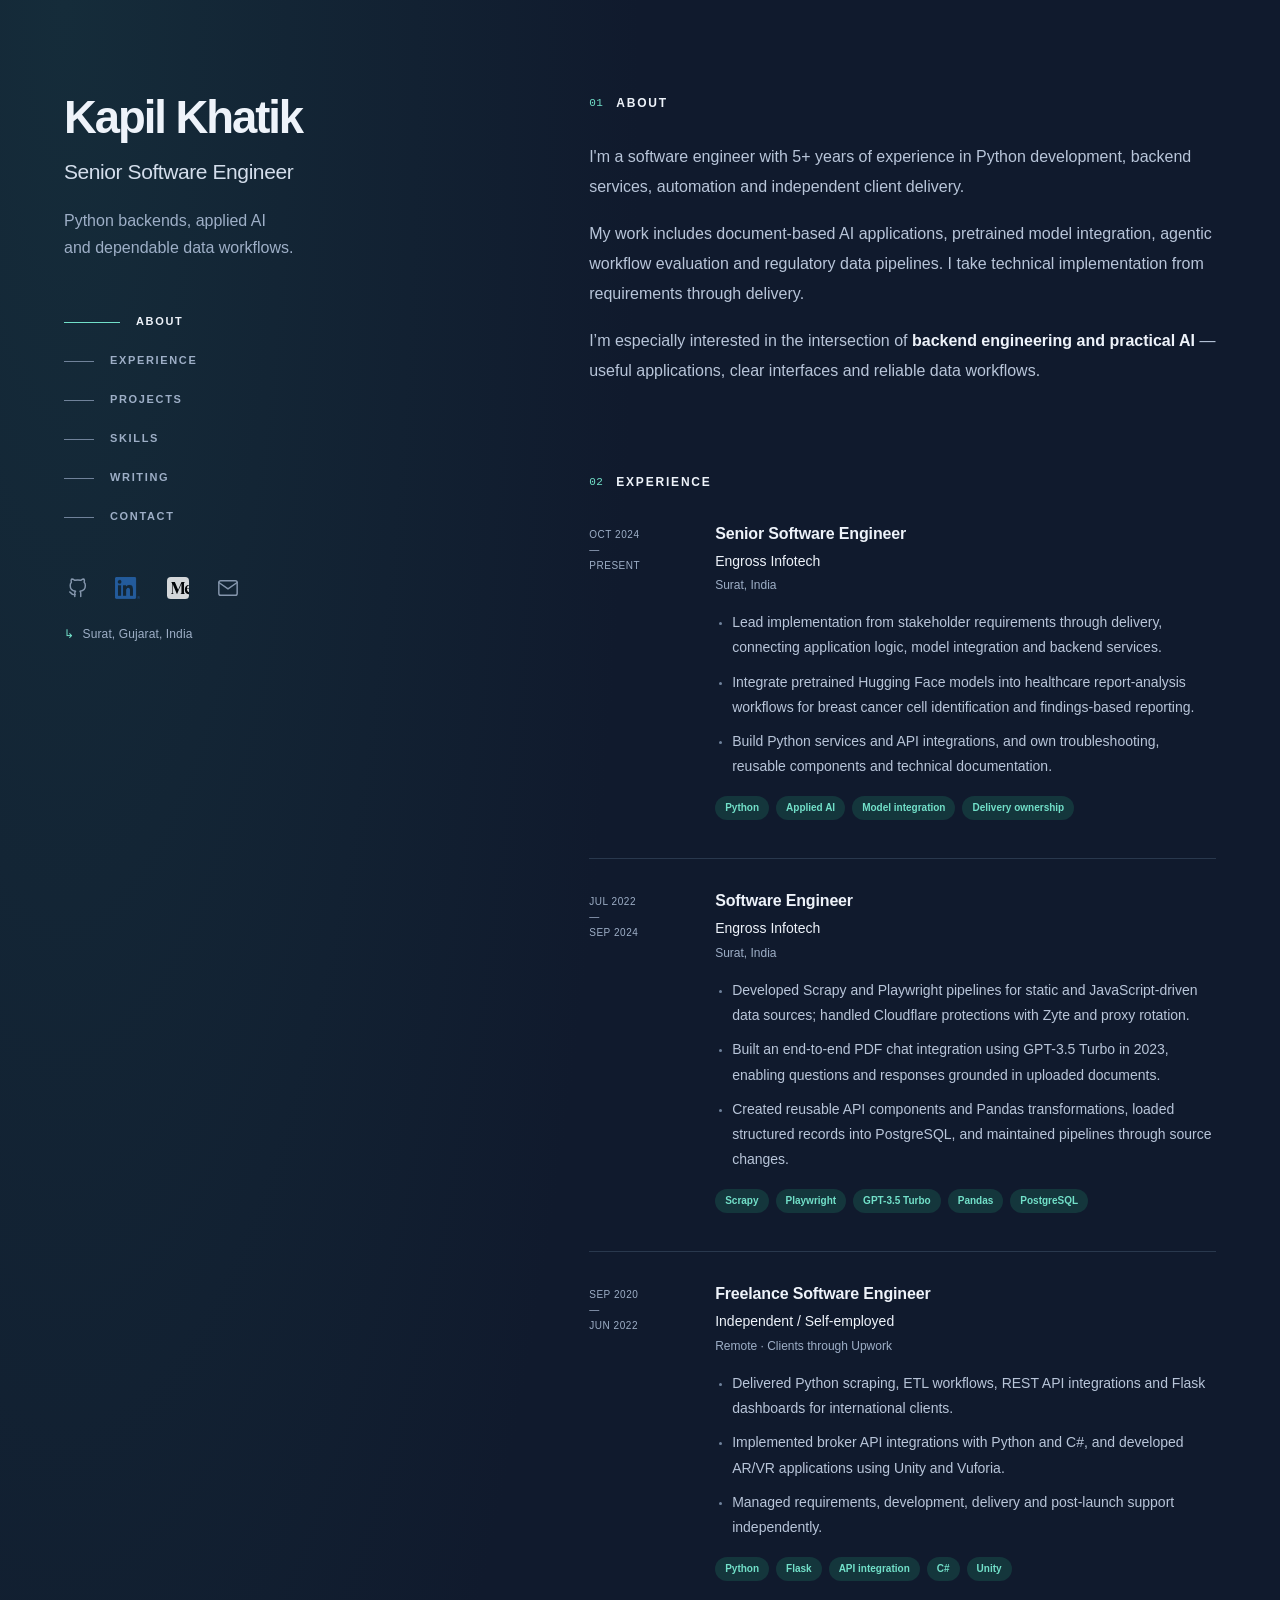
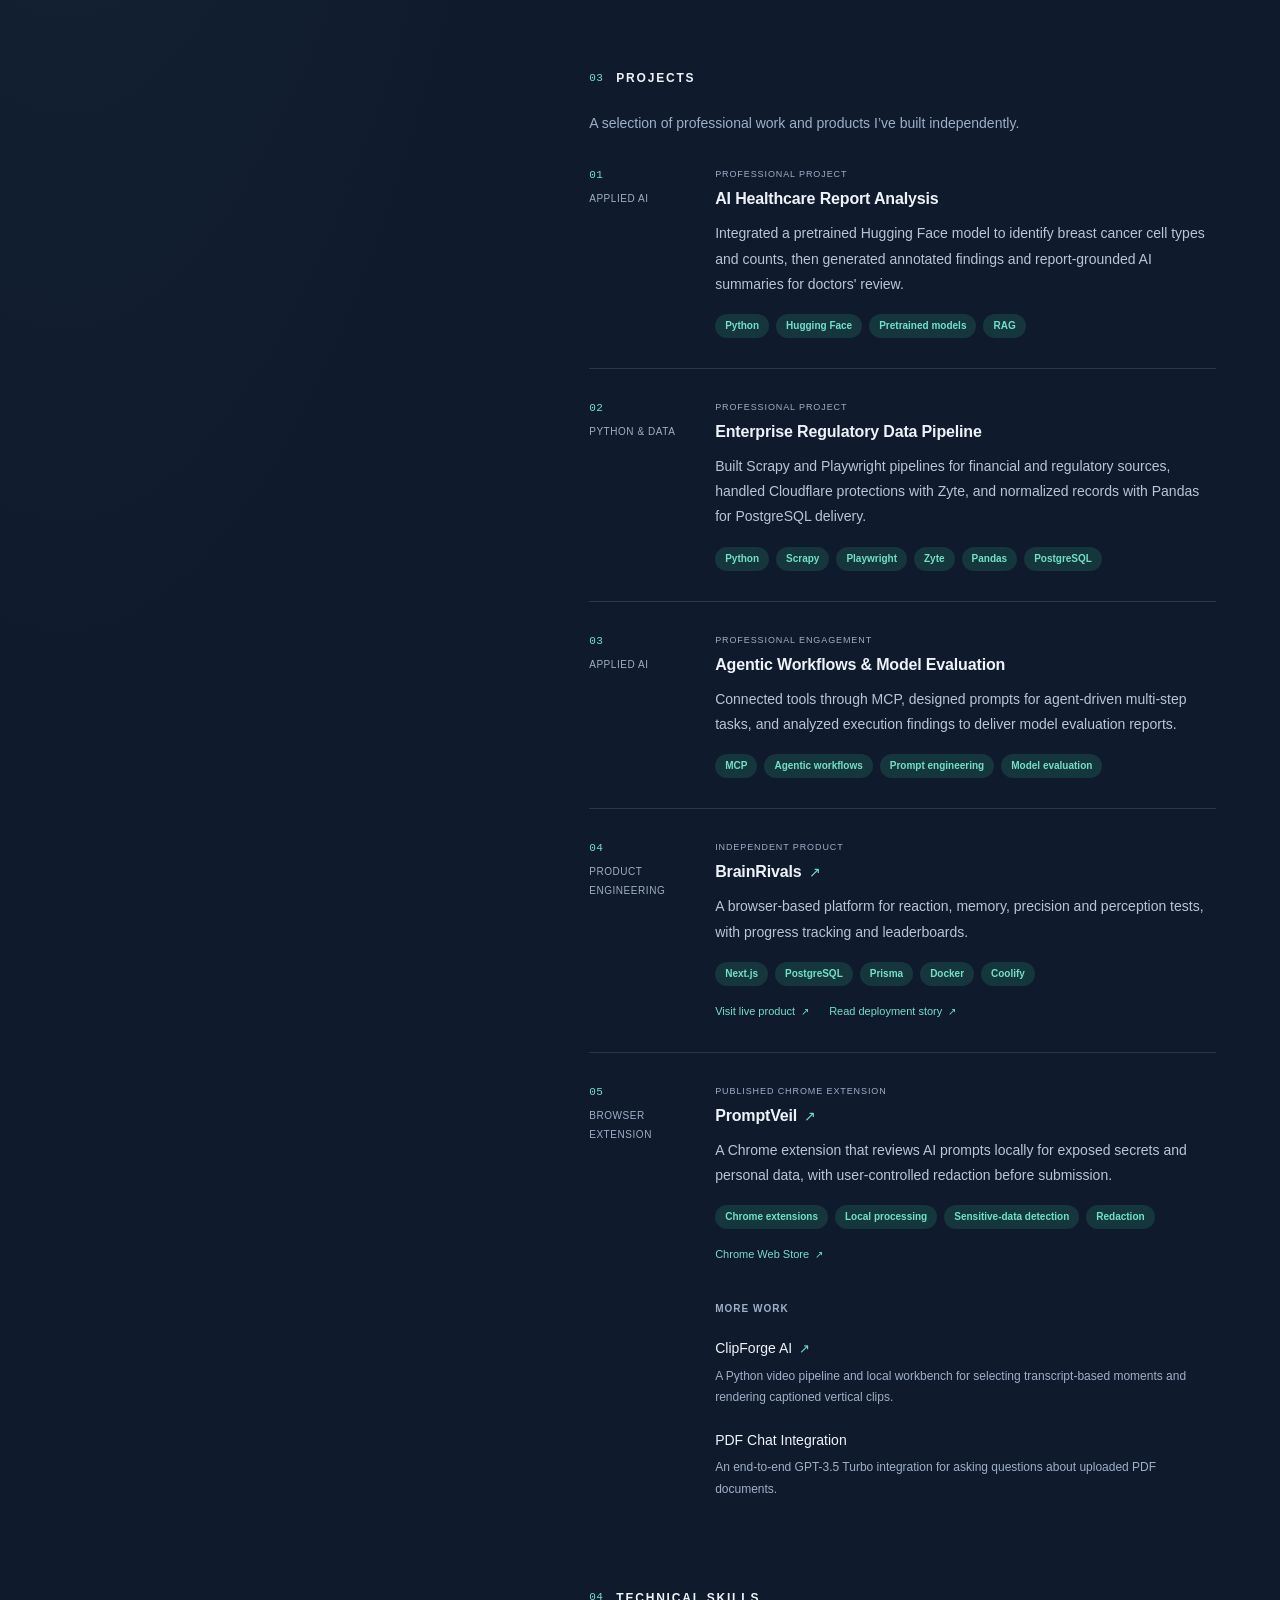
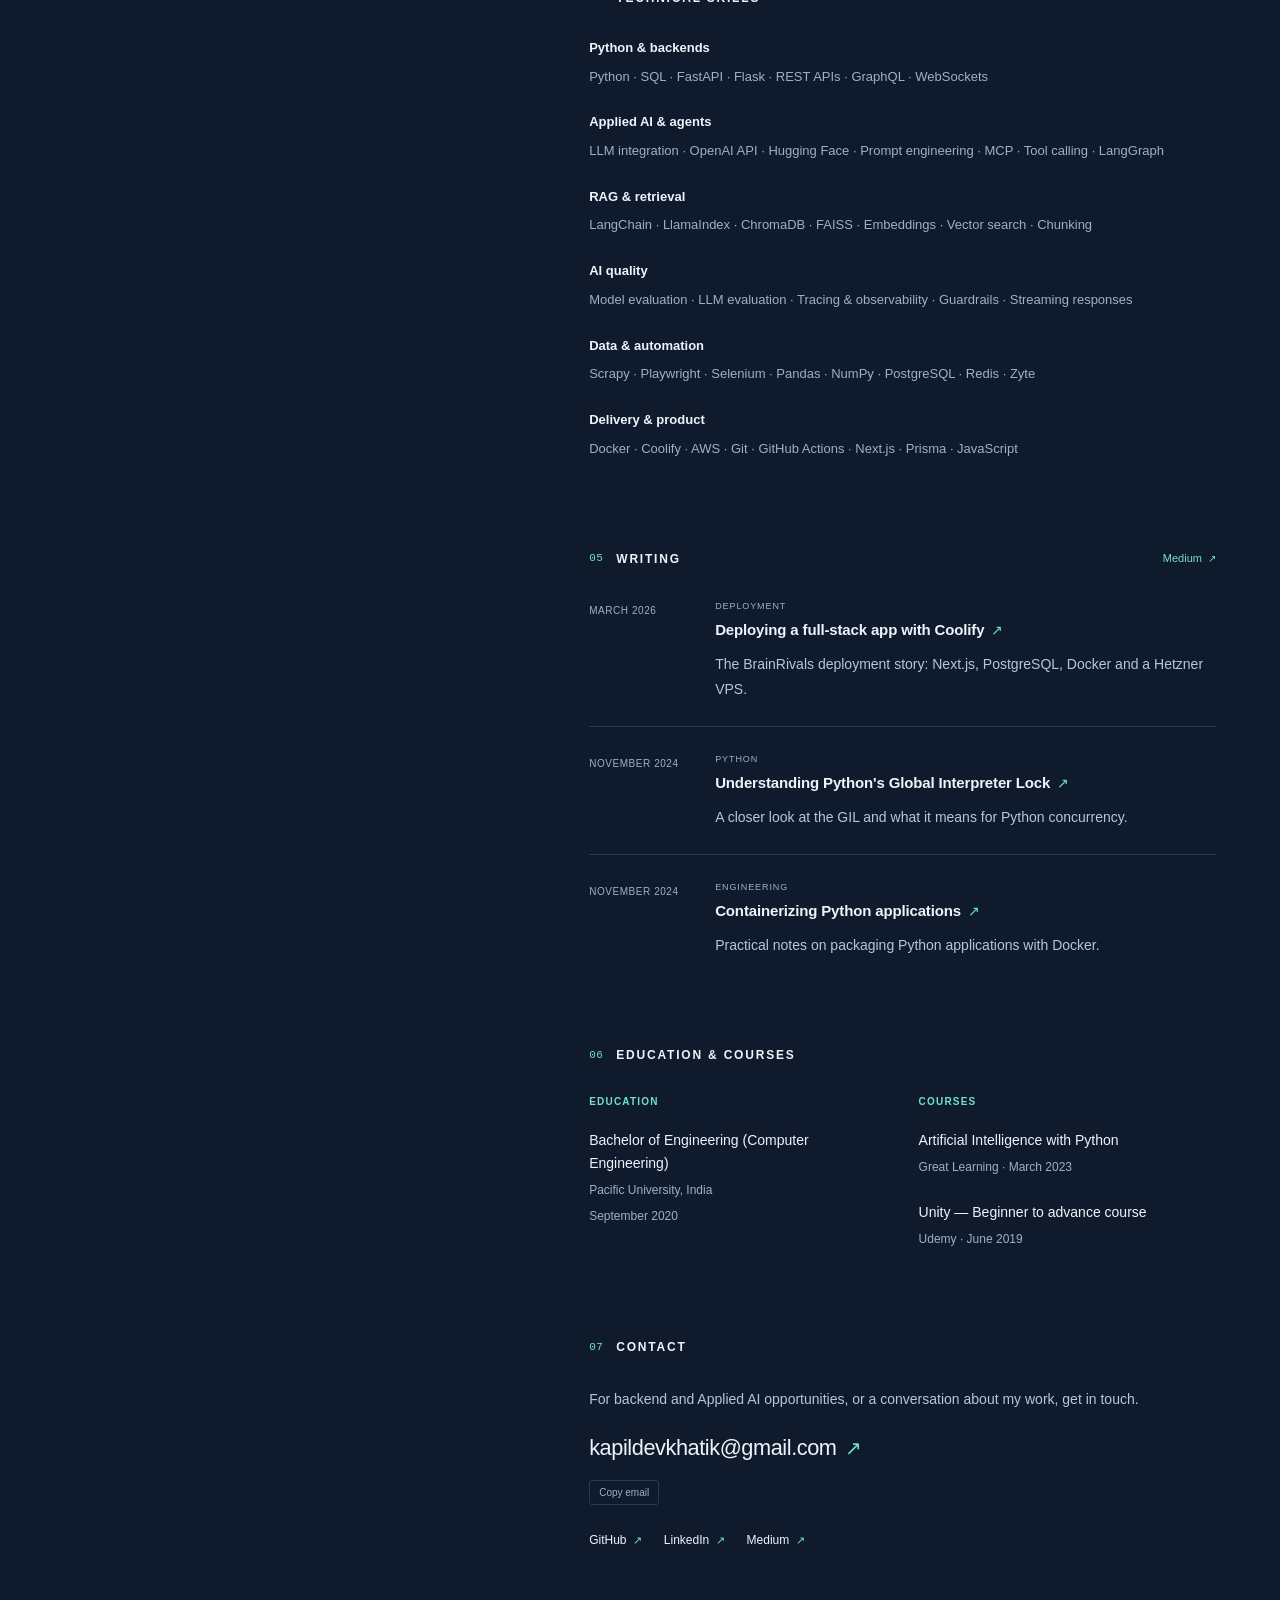
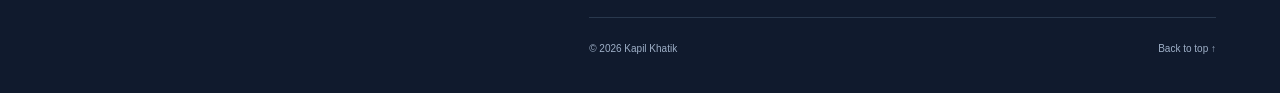
==== index.html @ 668b6d14 "Publish portfolio" ====
<!doctype html>
<html lang="en" id="top"><head>
<meta charset="utf-8"><meta name="viewport" content="width=device-width, initial-scale=1">
<title>Kapil Khatik | Python &amp; Applied AI Engineer</title><meta name="description" content="Kapil Khatik is a Senior Software Engineer building Python backends, applied AI applications, agentic workflows and data pipelines. Explore projects, experience and technical writing.">
<meta name="theme-color" content="#101a2d"><meta name="color-scheme" content="dark">
<meta name="referrer" content="strict-origin-when-cross-origin">

<link rel="canonical" href="https://kapilkhatik-dev.github.io/"><link rel="icon" href="/assets/favicon.svg" type="image/svg+xml">
<meta property="og:type" content="website"><meta property="og:locale" content="en_IN">
<meta property="og:title" content="Kapil Khatik | Python &amp; Applied AI Engineer"><meta property="og:description" content="Kapil Khatik is a Senior Software Engineer building Python backends, applied AI applications, agentic workflows and data pipelines. Explore projects, experience and technical writing.">
<meta property="og:url" content="https://kapilkhatik-dev.github.io/"><meta property="og:site_name" content="Kapil Khatik">
<meta property="og:image" content="https://kapilkhatik-dev.github.io/assets/social-card.png"><meta property="og:image:width" content="1200"><meta property="og:image:height" content="630">
<meta property="og:image:alt" content="Kapil Khatik — Python, Backend and Applied AI">
<meta name="twitter:card" content="summary_large_image"><meta name="twitter:title" content="Kapil Khatik | Python &amp; Applied AI Engineer"><meta name="twitter:description" content="Kapil Khatik is a Senior Software Engineer building Python backends, applied AI applications, agentic workflows and data pipelines. Explore projects, experience and technical writing."><meta name="twitter:image" content="https://kapilkhatik-dev.github.io/assets/social-card.png">
<link rel="stylesheet" href="/assets/styles.css"><script src="/assets/main.js" defer></script>
<script type="application/ld+json">{"@context":"https://schema.org","@type":"ProfilePage","mainEntity":{"@type":"Person","name":"Kapil Khatik","url":"https://kapilkhatik-dev.github.io/","jobTitle":"Senior Software Engineer","description":"Kapil Khatik is a Senior Software Engineer building Python backends, applied AI applications, agentic workflows and data pipelines. Explore projects, experience and technical writing.","knowsAbout":["Python","Backend development","Applied artificial intelligence","Data engineering","Retrieval-augmented generation","Agentic workflows"],"sameAs":["https://github.com/kapilkhatik-dev","https://www.linkedin.com/in/kapil-khatik/","https://medium.com/@kapildevkhatik2"]}}</script>
</head><body><a class="skip-link" href="#main">Skip to content</a><div class="page-shell"><header class="profile-panel">
    <div class="identity"><a href="/" class="identity-link"><h1>Kapil Khatik</h1></a><p class="profile-role">Senior Software Engineer</p><p class="profile-summary">Python backends, applied AI<br class="desktop-break"> and dependable data workflows.</p></div>
    <nav class="section-nav" aria-label="Main navigation"><a href="#about" data-section="about" aria-current="location"><span class="nav-rule" aria-hidden="true"></span><span>About</span></a><a href="#experience" data-section="experience"><span class="nav-rule" aria-hidden="true"></span><span>Experience</span></a><a href="#projects" data-section="projects"><span class="nav-rule" aria-hidden="true"></span><span>Projects</span></a><a href="#skills" data-section="skills"><span class="nav-rule" aria-hidden="true"></span><span>Skills</span></a><a href="#writing" data-section="writing"><span class="nav-rule" aria-hidden="true"></span><span>Writing</span></a><a href="#contact" data-section="contact"><span class="nav-rule" aria-hidden="true"></span><span>Contact</span></a></nav>
    <div class="profile-bottom"><div class="social-links" aria-label="Professional profiles"><a href="https://github.com/kapilkhatik-dev" aria-label="GitHub — Kapil Khatik" title="GitHub"><svg width="22" height="22" viewBox="0 0 24 24" fill="none" stroke="currentColor" stroke-width="1.6" stroke-linecap="round" stroke-linejoin="round" aria-hidden="true"><path d="M9 19c-4.3 1.3-4.3-2.2-6-2.7m12 5v-3.4a3 3 0 0 0-.8-2.3c2.8-.3 5.8-1.4 5.8-6.3a4.9 4.9 0 0 0-1.3-3.5 4.5 4.5 0 0 0-.1-3.5s-1.1-.4-3.6 1.3a12.3 12.3 0 0 0-6.5 0C6 1.9 4.9 2.3 4.9 2.3a4.5 4.5 0 0 0-.1 3.5 4.9 4.9 0 0 0-1.3 3.5c0 4.9 3 6 5.8 6.3a3 3 0 0 0-.8 2.3v3.4"/></svg></a><a href="https://www.linkedin.com/in/kapil-khatik/" aria-label="LinkedIn — Kapil Khatik" title="LinkedIn"><img class="brand-icon linkedin-icon" src="/assets/linkedin-icon.png" width="22" height="22" alt="" aria-hidden="true"></a><a href="https://medium.com/@kapildevkhatik2" aria-label="Medium — Kapil Khatik" title="Medium"><img class="brand-icon medium-icon" src="/assets/medium-icon.svg" width="22" height="22" alt="" aria-hidden="true"></a><a href="mailto:kapildevkhatik@gmail.com" aria-label="Email — Kapil Khatik" title="Email"><svg width="22" height="22" viewBox="0 0 24 24" fill="none" stroke="currentColor" stroke-width="1.6" stroke-linecap="round" stroke-linejoin="round" aria-hidden="true"><rect x="2" y="4" width="20" height="16" rx="2"/><path d="m2 6 10 7L22 6"/></svg></a></div><p class="location"><span aria-hidden="true">↳</span> Surat, Gujarat, India</p></div>
  </header><div class="content-panel"><main id="main" class="portfolio-content">
  <section id="about" class="section about-section" aria-labelledby="about-title"><div class="section-heading"><h2 id="about-title"><span class="section-number" aria-hidden="true">01</span>About</h2></div><div class="about-copy"><p>I&#39;m a software engineer with 5+ years of experience in Python development, backend services, automation and independent client delivery.</p><p>My work includes document-based AI applications, pretrained model integration, agentic workflow evaluation and regulatory data pipelines. I take technical implementation from requirements through delivery.</p><p>I’m especially interested in the intersection of <strong>backend engineering and practical AI</strong> — useful applications, clear interfaces and reliable data workflows.</p></div></section>
  <section id="experience" class="section" aria-labelledby="experience-title"><div class="section-heading"><h2 id="experience-title"><span class="section-number" aria-hidden="true">02</span>Experience</h2></div><div class="experience-list"><article class="experience-record"><div class="record-label"><time datetime="2024-10">Oct 2024</time><span class="date-dash" aria-hidden="true">—</span><span>Present</span></div><div class="record-body"><h3>Senior Software Engineer</h3><p class="company-name">Engross Infotech</p><p class="record-location">Surat, India</p><ul class="bullets"><li>Lead implementation from stakeholder requirements through delivery, connecting application logic, model integration and backend services.</li><li>Integrate pretrained Hugging Face models into healthcare report-analysis workflows for breast cancer cell identification and findings-based reporting.</li><li>Build Python services and API integrations, and own troubleshooting, reusable components and technical documentation.</li></ul><ul class="tags" aria-label="Relevant technologies and responsibilities"><li>Python</li><li>Applied AI</li><li>Model integration</li><li>Delivery ownership</li></ul></div></article><article class="experience-record"><div class="record-label"><time datetime="2022-07">Jul 2022</time><span class="date-dash" aria-hidden="true">—</span><time datetime="2024-09">Sep 2024</time></div><div class="record-body"><h3>Software Engineer</h3><p class="company-name">Engross Infotech</p><p class="record-location">Surat, India</p><ul class="bullets"><li>Developed Scrapy and Playwright pipelines for static and JavaScript-driven data sources; handled Cloudflare protections with Zyte and proxy rotation.</li><li>Built an end-to-end PDF chat integration using GPT-3.5 Turbo in 2023, enabling questions and responses grounded in uploaded documents.</li><li>Created reusable API components and Pandas transformations, loaded structured records into PostgreSQL, and maintained pipelines through source changes.</li></ul><ul class="tags" aria-label="Relevant technologies and responsibilities"><li>Scrapy</li><li>Playwright</li><li>GPT-3.5 Turbo</li><li>Pandas</li><li>PostgreSQL</li></ul></div></article><article class="experience-record"><div class="record-label"><time datetime="2020-09">Sep 2020</time><span class="date-dash" aria-hidden="true">—</span><time datetime="2022-06">Jun 2022</time></div><div class="record-body"><h3>Freelance Software Engineer</h3><p class="company-name">Independent / Self-employed</p><p class="record-location">Remote · Clients through Upwork</p><ul class="bullets"><li>Delivered Python scraping, ETL workflows, REST API integrations and Flask dashboards for international clients.</li><li>Implemented broker API integrations with Python and C#, and developed AR/VR applications using Unity and Vuforia.</li><li>Managed requirements, development, delivery and post-launch support independently.</li></ul><ul class="tags" aria-label="Relevant technologies and responsibilities"><li>Python</li><li>Flask</li><li>API integration</li><li>C#</li><li>Unity</li></ul></div></article></div></section>
  <section id="projects" class="section" aria-labelledby="projects-title"><div class="section-heading"><h2 id="projects-title"><span class="section-number" aria-hidden="true">03</span>Projects</h2></div><p class="section-intro">A selection of professional work and products I’ve built independently.</p><div class="project-list"><article class="project-record"><div class="record-label"><span class="project-index">01</span><span>Applied AI</span></div><div class="record-body"><p class="project-type">Professional project</p><h3>AI Healthcare Report Analysis</h3><p>Integrated a pretrained Hugging Face model to identify breast cancer cell types and counts, then generated annotated findings and report-grounded AI summaries for doctors&#39; review.</p><ul class="tags" aria-label="Technologies"><li>Python</li><li>Hugging Face</li><li>Pretrained models</li><li>RAG</li></ul></div></article><article class="project-record"><div class="record-label"><span class="project-index">02</span><span>Python &amp; data</span></div><div class="record-body"><p class="project-type">Professional project</p><h3>Enterprise Regulatory Data Pipeline</h3><p>Built Scrapy and Playwright pipelines for financial and regulatory sources, handled Cloudflare protections with Zyte, and normalized records with Pandas for PostgreSQL delivery.</p><ul class="tags" aria-label="Technologies"><li>Python</li><li>Scrapy</li><li>Playwright</li><li>Zyte</li><li>Pandas</li><li>PostgreSQL</li></ul></div></article><article class="project-record"><div class="record-label"><span class="project-index">03</span><span>Applied AI</span></div><div class="record-body"><p class="project-type">Professional engagement</p><h3>Agentic Workflows &amp; Model Evaluation</h3><p>Connected tools through MCP, designed prompts for agent-driven multi-step tasks, and analyzed execution findings to deliver model evaluation reports.</p><ul class="tags" aria-label="Technologies"><li>MCP</li><li>Agentic workflows</li><li>Prompt engineering</li><li>Model evaluation</li></ul></div></article><article class="project-record linked-record"><div class="record-label"><span class="project-index">04</span><span>Product engineering</span></div><div class="record-body"><p class="project-type">Independent product</p><h3><a class="project-primary" href="https://brainrivals.com/" target="_blank" rel="noopener noreferrer">BrainRivals <span aria-hidden="true" class="arrow">↗</span><span class="sr-only"> (opens in a new tab)</span></a></h3><p>A browser-based platform for reaction, memory, precision and perception tests, with progress tracking and leaderboards.</p><ul class="tags" aria-label="Technologies"><li>Next.js</li><li>PostgreSQL</li><li>Prisma</li><li>Docker</li><li>Coolify</li></ul><div class="project-links"><a href="https://brainrivals.com/" target="_blank" rel="noopener noreferrer">Visit live product <span aria-hidden="true" class="arrow">↗</span><span class="sr-only"> (opens in a new tab)</span></a><a href="https://medium.com/@kapildevkhatik2/escaping-paas-pricing-deploying-a-next-js-full-stack-app-on-hetzner-with-coolify-0e1024931c23" target="_blank" rel="noopener noreferrer">Read deployment story <span aria-hidden="true" class="arrow">↗</span><span class="sr-only"> (opens in a new tab)</span></a></div></div></article><article class="project-record linked-record"><div class="record-label"><span class="project-index">05</span><span>Browser extension</span></div><div class="record-body"><p class="project-type">Published Chrome extension</p><h3><a class="project-primary" href="https://chromewebstore.google.com/detail/promptveil-%E2%80%93-ai-prompt-pr/bpeocjlmdokcheefcjblgacegoonnhdd" target="_blank" rel="noopener noreferrer">PromptVeil <span aria-hidden="true" class="arrow">↗</span><span class="sr-only"> (opens in a new tab)</span></a></h3><p>A Chrome extension that reviews AI prompts locally for exposed secrets and personal data, with user-controlled redaction before submission.</p><ul class="tags" aria-label="Technologies"><li>Chrome extensions</li><li>Local processing</li><li>Sensitive-data detection</li><li>Redaction</li></ul><div class="project-links"><a href="https://chromewebstore.google.com/detail/promptveil-%E2%80%93-ai-prompt-pr/bpeocjlmdokcheefcjblgacegoonnhdd" target="_blank" rel="noopener noreferrer">Chrome Web Store <span aria-hidden="true" class="arrow">↗</span><span class="sr-only"> (opens in a new tab)</span></a></div></div></article></div><div class="more-projects"><h3>More work</h3><article><h4><a href="https://github.com/kapilkhatik-dev/clipforge-ai" target="_blank" rel="noopener noreferrer">ClipForge AI <span aria-hidden="true" class="arrow">↗</span><span class="sr-only"> (opens in a new tab)</span></a></h4><p>A Python video pipeline and local workbench for selecting transcript-based moments and rendering captioned vertical clips.</p></article><article><h4>PDF Chat Integration</h4><p>An end-to-end GPT-3.5 Turbo integration for asking questions about uploaded PDF documents.</p></article></div></section>
  <section id="skills" class="section" aria-labelledby="skills-title"><div class="section-heading"><h2 id="skills-title"><span class="section-number" aria-hidden="true">04</span>Technical skills</h2></div><dl class="skills-list"><div><dt>Python &amp; backends</dt><dd>Python · SQL · FastAPI · Flask · REST APIs · GraphQL · WebSockets</dd></div><div><dt>Applied AI &amp; agents</dt><dd>LLM integration · OpenAI API · Hugging Face · Prompt engineering · MCP · Tool calling · LangGraph</dd></div><div><dt>RAG &amp; retrieval</dt><dd>LangChain · LlamaIndex · ChromaDB · FAISS · Embeddings · Vector search · Chunking</dd></div><div><dt>AI quality</dt><dd>Model evaluation · LLM evaluation · Tracing &amp; observability · Guardrails · Streaming responses</dd></div><div><dt>Data &amp; automation</dt><dd>Scrapy · Playwright · Selenium · Pandas · NumPy · PostgreSQL · Redis · Zyte</dd></div><div><dt>Delivery &amp; product</dt><dd>Docker · Coolify · AWS · Git · GitHub Actions · Next.js · Prisma · JavaScript</dd></div></dl></section>
  <section id="writing" class="section" aria-labelledby="writing-title"><div class="section-heading"><h2 id="writing-title"><span class="section-number" aria-hidden="true">05</span>Writing</h2><a class="small-link" href="https://medium.com/@kapildevkhatik2">Medium <span aria-hidden="true" class="arrow">↗</span></a></div><div class="article-list"><article class="writing-record"><div class="record-label"><time datetime="2026-03-04">March 2026</time></div><div class="record-body"><p class="project-type">Deployment</p><h3><a href="https://medium.com/@kapildevkhatik2/escaping-paas-pricing-deploying-a-next-js-full-stack-app-on-hetzner-with-coolify-0e1024931c23" aria-label="Deploying a full-stack app with Coolify — read on Medium">Deploying a full-stack app with Coolify <span aria-hidden="true" class="arrow">↗</span></a></h3><p>The BrainRivals deployment story: Next.js, PostgreSQL, Docker and a Hetzner VPS.</p></div></article><article class="writing-record"><div class="record-label"><time datetime="2024-11-23">November 2024</time></div><div class="record-body"><p class="project-type">Python</p><h3><a href="https://medium.com/@kapildevkhatik2/understanding-pythons-global-interpreter-lock-gil-10444a514256" aria-label="Understanding Python&#39;s Global Interpreter Lock — read on Medium">Understanding Python&#39;s Global Interpreter Lock <span aria-hidden="true" class="arrow">↗</span></a></h3><p>A closer look at the GIL and what it means for Python concurrency.</p></div></article><article class="writing-record"><div class="record-label"><time datetime="2024-11-14">November 2024</time></div><div class="record-body"><p class="project-type">Engineering</p><h3><a href="https://medium.com/@kapildevkhatik2/python-and-docker-containerizing-python-applications-4e373977d9c8" aria-label="Containerizing Python applications — read on Medium">Containerizing Python applications <span aria-hidden="true" class="arrow">↗</span></a></h3><p>Practical notes on packaging Python applications with Docker.</p></div></article></div></section>
  <section id="education" class="section" aria-labelledby="education-title"><div class="section-heading"><h2 id="education-title"><span class="section-number" aria-hidden="true">06</span>Education & courses</h2></div><div class="background-columns"><div class="background-list" aria-labelledby="education-column-title"><h3 class="column-title" id="education-column-title">Education</h3><article><h4>Bachelor of Engineering (Computer Engineering)</h4><p>Pacific University, India</p><p><time datetime="2020-09">September 2020</time></p></article></div><div class="background-list" aria-labelledby="courses-column-title"><h3 class="column-title" id="courses-column-title">Courses</h3><article><h4>Artificial Intelligence with Python</h4><p>Great Learning <span aria-hidden="true">·</span> <time datetime="2023-03">March 2023</time></p></article><article><h4>Unity — Beginner to advance course</h4><p>Udemy <span aria-hidden="true">·</span> <time datetime="2019-06">June 2019</time></p></article></div></div></section>
  <section id="contact" class="section contact-section" aria-labelledby="contact-title"><div class="section-heading"><h2 id="contact-title"><span class="section-number" aria-hidden="true">07</span>Contact</h2></div><p>For backend and Applied AI opportunities, or a conversation about my work, get in touch.</p><a class="email-link" href="mailto:kapildevkhatik@gmail.com">kapildevkhatik@gmail.com <span aria-hidden="true" class="arrow">↗</span></a><div class="copy-row"><button class="copy-email" type="button" data-email="kapildevkhatik@gmail.com" hidden>Copy email</button><span class="copy-status" role="status" aria-live="polite"></span></div><div class="contact-socials"><a href="https://github.com/kapilkhatik-dev">GitHub <span aria-hidden="true" class="arrow">↗</span></a><a href="https://www.linkedin.com/in/kapil-khatik/">LinkedIn <span aria-hidden="true" class="arrow">↗</span></a><a href="https://medium.com/@kapildevkhatik2">Medium <span aria-hidden="true" class="arrow">↗</span></a></div></section>
  </main><footer class="site-footer"><p>© 2026 Kapil Khatik</p><a href="#top">Back to top <span aria-hidden="true">↑</span></a></footer></div></div></body></html>
---- assets/styles.css ----
:root { color-scheme: dark; --background: #101a2d; --surface: #142236; --heading: #eef3fa; --body: #b8c5d9; --muted: #9eafc7; --accent: #72e0c9; --rule: #29384d; --tag: #14363c; --font: -apple-system, BlinkMacSystemFont, "Segoe UI", Arial, sans-serif; }
* { box-sizing: border-box; }
html { scroll-behavior: smooth; scroll-padding-top: 48px; }
body { margin: 0; background: radial-gradient(ellipse at 5% 0%, #152c3a 0, transparent 36rem), var(--background); color: var(--body); font: 400 16px/1.75 var(--font); -webkit-font-smoothing: antialiased; }
::selection { background: #275e65; color: white; }
a { color: inherit; text-decoration: none; text-underline-offset: 5px; }
a:hover { color: var(--accent); }
a:focus-visible, button:focus-visible { outline: 2px solid var(--accent); outline-offset: 6px; border-radius: 2px; }
button { font: inherit; }
[hidden] { display: none !important; }
h1, h2, h3, h4, p, ul, ol, dl, dd { margin: 0; }
h1, h2, h3, h4 { color: var(--heading); }
.sr-only { position: absolute; width: 1px; height: 1px; padding: 0; margin: -1px; overflow: hidden; clip: rect(0, 0, 0, 0); white-space: nowrap; border: 0; }
p + p { margin-top: 18px; }
strong { color: var(--heading); font-weight: 550; }
.skip-link { position: fixed; z-index: 20; top: 12px; left: 12px; padding: 10px 20px; background: var(--heading); color: var(--background); transform: translateY(-180%); }
.skip-link:focus { transform: none; }
.page-shell { width: min(1184px, calc(100% - 128px)); margin: 0 auto; display: grid; grid-template-columns: minmax(285px, .82fr) minmax(0, 1.18fr); gap: clamp(64px, 7vw, 112px); align-items: start; }
.profile-panel { position: sticky; top: 92px; padding-bottom: 40px; margin-top: 92px; }
.identity-link { display: inline-block; }
.identity h1, .profile-name { color: var(--heading); font-size: clamp(36px, 3.55vw, 49px); line-height: 1.14; font-weight: 700; letter-spacing: -.045em; }
.profile-role { margin-top: 13px; font-size: 21px; line-height: 1.45; color: #d4deec; font-weight: 500; letter-spacing: -.02em; }
.profile-summary { margin-top: 20px; max-width: 285px; color: var(--muted); font-size: 16px; line-height: 1.7; }
.section-nav { display: flex; flex-direction: column; align-items: flex-start; gap: 14px; margin-top: 48px; }
.section-nav a { display: inline-flex; align-items: center; gap: 16px; min-height: 25px; text-transform: uppercase; font-size: 11px; font-weight: 650; letter-spacing: .15em; color: var(--muted); }
.nav-rule { width: 30px; height: 1px; background: #70829a; transition: width .16s ease, background .16s ease; }
.section-nav a:hover, .section-nav a[aria-current="location"] { color: var(--heading); }
.section-nav a:hover .nav-rule, .section-nav a[aria-current="location"] .nav-rule { width: 56px; background: var(--accent); }
.profile-bottom { margin-top: 42px; }
.social-links { display: flex; gap: 23px; color: var(--muted); align-items: center; }
.social-links a { display: flex; align-items: center; justify-content: center; width: 27px; min-height: 32px; opacity: .82; transition: color .18s ease, opacity .18s ease, transform .18s ease; }
.brand-icon { display: block; object-fit: contain; flex: none; }
.linkedin-icon { width: 26px; }
.social-links a:focus-visible { color: var(--heading); opacity: 1; transform: translateY(-2px); }
.location { margin-top: 20px; font-size: 12px; letter-spacing: .01em; color: var(--muted); }
.location span { color: var(--accent); margin-right: 5px; }
.content-panel { min-width: 0; padding-top: 94px; }
.section { scroll-margin-top: 48px; padding-bottom: 88px; }
.section-heading { display: flex; align-items: center; justify-content: space-between; gap: 12px; margin-bottom: 29px; }
.section-heading h2 { display: flex; align-items: center; gap: 13px; text-transform: uppercase; font-size: 12px; font-weight: 650; letter-spacing: .15em; line-height: 1.6; }
.section-number { font: 11px/1.6 ui-monospace, SFMono-Regular, Consolas, monospace; color: var(--accent); letter-spacing: .04em; }
.about-copy { font-size: 16px; line-height: 1.85; }
.section-intro { margin: -5px 0 30px; color: var(--muted); font-size: 14px; line-height: 1.7; }
.experience-record, .project-record, .writing-record { display: grid; grid-template-columns: 104px minmax(0, 1fr); gap: 22px; }
.record-label { display: flex; flex-direction: column; align-items: flex-start; padding-top: 3px; text-transform: uppercase; font-size: 10px; letter-spacing: .055em; line-height: 1.9; color: var(--muted); font-weight: 500; }
.date-dash { line-height: 1.2; }
.record-body { min-width: 0; }
.experience-record, .project-record, .writing-record { position: relative; isolation: isolate; }
.experience-record::before, .project-record::before, .writing-record::before { content: ""; position: absolute; inset: -13px -15px; z-index: -1; border: 1px solid transparent; border-radius: 8px; pointer-events: none; transition: background-color .18s ease, border-color .18s ease, box-shadow .18s ease; }
.experience-record:focus-within::before, .project-record:focus-within::before, .writing-record:focus-within::before { background: #16263b; border-color: #30465e; box-shadow: 0 10px 24px -18px #020617; }
.project-primary::after { content: ""; position: absolute; inset: -13px -15px; border-radius: 8px; }
.project-links { position: relative; z-index: 1; }
.linked-record:focus-within h3, .writing-record:focus-within h3 { color: var(--accent); }
.record-body h3, .repository h3, .background-list h3 { font-size: 16px; line-height: 1.5; font-weight: 550; letter-spacing: -.01em; }
.company-name { margin-top: 3px; color: var(--heading); font-size: 14px; font-weight: 450; }
.record-location { margin-top: 3px; font-size: 12px; color: var(--muted); line-height: 1.6; }
.experience-record + .experience-record { margin-top: 38px; padding-top: 30px; border-top: 1px solid var(--rule); }
.bullets { padding-left: 17px; font-size: 14px; line-height: 1.8; margin-top: 15px; }
.bullets li + li { margin-top: 9px; }
.bullets li::marker { color: #6f829c; font-size: .7em; }
.tags { list-style: none; padding: 0; display: flex; flex-wrap: wrap; gap: 7px; margin-top: 17px; }
.tags li { padding: 3px 10px; border-radius: 20px; background: var(--tag); color: var(--accent); font-size: 10px; line-height: 1.8; font-weight: 550; }
.project-record + .project-record { margin-top: 30px; border-top: 1px solid var(--rule); padding-top: 30px; }
.project-index { color: var(--accent); font: 11px ui-monospace, SFMono-Regular, Consolas, monospace; margin-bottom: 8px; }
.project-type { margin-bottom: 5px; color: var(--muted); text-transform: uppercase; font-size: 9px; line-height: 1.8; letter-spacing: .1em; }
.record-body > p:not(.project-type, .company-name, .record-location) { font-size: 14px; line-height: 1.8; margin-top: 10px; }
.arrow { display: inline-block; font-size: .9em; margin-left: 3px; color: var(--accent); transition: transform .18s ease; }
a:focus-visible .arrow { transform: translate(2px, -2px); }
.project-links { display: flex; flex-wrap: wrap; align-items: center; gap: 13px 20px; margin-top: 16px; }
.project-links a, .small-link { color: var(--accent); font-size: 11px; line-height: 1.8; font-weight: 500; }
.project-links a:hover, .small-link:hover { color: var(--heading); text-decoration: underline; }
.more-projects { padding-left: 126px; margin-top: 35px; display: grid; gap: 20px; }
.more-projects > h3 { text-transform: uppercase; font-size: 10px; letter-spacing: .1em; color: var(--muted); font-weight: 550; }
.more-projects h4 { font-size: 14px; line-height: 1.6; font-weight: 500; }
.more-projects article p { font-size: 12px; line-height: 1.8; margin-top: 6px; color: var(--muted); }
.skills-list { display: grid; gap: 22px; }
.skills-list dt { color: var(--heading); font-size: 13px; font-weight: 550; margin-bottom: 5px; }
.skills-list dd { color: var(--muted); font-size: 13px; line-height: 1.9; }
.repository { padding: 23px 0; border-top: 1px solid var(--rule); }
.repository:first-child { padding-top: 0; border-top: 0; }
.repository > p { font-size: 13px; margin-top: 8px; line-height: 1.8; }
.repository .repo-meta { font-size: 10px; color: var(--muted); margin-top: 13px; display: flex; align-items: center; gap: 5px; flex-wrap: wrap; }
.language-dot { width: 7px; height: 7px; border-radius: 50%; background: #7cb3dd; margin-right: 2px; }
.meta-separator { padding: 0 5px; }
.source-note { color: var(--muted); font-size: 10px; line-height: 1.9; }
.source-note a { color: #c1d0e3; text-decoration: underline; }
.writing-record + .writing-record { border-top: 1px solid var(--rule); margin-top: 24px; padding-top: 24px; }
.writing-record h3 { font-size: 15px; }
.writing-record .record-label { font-size: 10px; }
.background-list article + article { margin-top: 23px; }
.background-list h3 { font-size: 14px; }
.background-columns { display: grid; grid-template-columns: 1fr 1fr; gap: 32px; }
.background-list .column-title { color: var(--accent); text-transform: uppercase; font-size: 10px; letter-spacing: .12em; font-weight: 550; margin-bottom: 20px; }
.background-list h4 { font-size: 14px; line-height: 1.65; font-weight: 500; }
.background-list p { font-size: 12px; color: var(--muted); margin-top: 5px; }
.contact-section { padding-bottom: 66px; }
.contact-section > p { font-size: 14px; margin-bottom: 18px; }
.email-link { display: inline-block; font-size: clamp(16px, 1.7vw, 22px); color: var(--heading); font-weight: 500; overflow-wrap: anywhere; letter-spacing: -.02em; }
.copy-row { display: flex; align-items: center; flex-wrap: wrap; gap: 12px; min-height: 35px; margin-top: 8px; }
.copy-email { color: var(--muted); background: transparent; border: 1px solid var(--rule); padding: 3px 9px; font-size: 10px; border-radius: 3px; cursor: pointer; }
.copy-email:hover { color: var(--accent); border-color: var(--accent); }
.copy-status { color: var(--accent); font-size: 10px; }
.contact-socials { display: flex; flex-wrap: wrap; gap: 22px; margin-top: 20px; font-size: 12px; color: var(--heading); }
.site-footer { border-top: 1px solid var(--rule); padding: 22px 0 35px; display: flex; flex-wrap: wrap; justify-content: space-between; gap: 10px; color: var(--muted); font-size: 10px; }
.back-link { display: inline-block; color: var(--accent); font-size: 12px; margin-bottom: 35px; }
.case-header { padding-bottom: 36px; border-bottom: 1px solid var(--rule); margin-bottom: 35px; }
.case-header h1, .not-found h1 { font-size: clamp(28px, 3vw, 39px); line-height: 1.25; letter-spacing: -.035em; margin: 12px 0 20px; }
.case-summary { font-size: 17px; line-height: 1.8; }
.case-role { margin-top: 25px; font-size: 12px; }
.case-role dt { font-size: 10px; color: var(--muted); text-transform: uppercase; letter-spacing: .1em; margin-bottom: 5px; }
.case-role dd { color: var(--heading); }
.case-section { margin-bottom: 38px; }
.case-section > h2, .technical-note > h2 { font-size: 14px; font-weight: 550; margin-bottom: 14px; }
.case-section > p, .technical-note > p { font-size: 14px; line-height: 1.85; }
.workflow { padding: 0; list-style: none; }
.workflow li { display: flex; gap: 20px; padding: 18px 0; border-bottom: 1px solid var(--rule); }
.workflow h3 { font-size: 14px; font-weight: 500; }
.workflow p { font-size: 12px; color: var(--muted); margin-top: 4px; }
.step-number { font: 11px ui-monospace, SFMono-Regular, Consolas, monospace; color: var(--accent); padding-top: 5px; }
.technical-note { padding: 23px; border-left: 2px solid #416267; background: #142234; }
.technical-note > p { color: var(--muted); font-size: 12px; }
.case-pagination { display: flex; flex-wrap: wrap; justify-content: space-between; gap: 20px; margin: 45px 0 60px; font-size: 12px; color: var(--accent); }
.case-pagination a:last-child { max-width: 75%; text-align: right; }
.not-found { min-height: 65vh; }
@media (hover: hover) and (pointer: fine) {
  a { transition: color .18s ease; }
  .social-links a:hover { color: var(--heading); opacity: 1; transform: translateY(-2px); }
  .experience-record:hover::before, .project-record:hover::before, .writing-record:hover::before { background: #16263b; border-color: #30465e; box-shadow: 0 10px 24px -18px #020617; }
  .linked-record:hover h3, .writing-record:hover h3 { color: var(--accent); }
  a:hover .arrow, .linked-record:hover h3 .arrow { transform: translate(2px, -2px); }
}
@media (max-width: 1100px) {
  .page-shell { width: calc(100% - 88px); grid-template-columns: minmax(250px, .76fr) minmax(0, 1.24fr); gap: 55px; }
  .profile-panel { top: 65px; margin-top: 65px; }
  .content-panel { padding-top: 69px; }
  .identity h1, .profile-name { font-size: 37px; }
  .profile-role { font-size: 18px; }
  .experience-record, .project-record, .writing-record { grid-template-columns: 86px minmax(0, 1fr); gap: 18px; }
  .more-projects { padding-left: 104px; }
}
@media (min-width: 901px) and (max-height: 700px) {
  .profile-panel { top: 38px; margin-top: 46px; }
  .content-panel { padding-top: 50px; }
  .section-nav { margin-top: 26px; gap: 10px; }
  .profile-bottom { margin-top: 25px; }
  .location { margin-top: 12px; }
}
@media (max-width: 900px) {
  html { scroll-padding-top: 25px; }
  .page-shell { display: block; width: min(680px, calc(100% - 64px)); }
  .profile-panel { position: static; margin-top: 0; padding: 57px 0 44px; }
  .identity h1, .profile-name { font-size: 45px; }
  .profile-role { font-size: 22px; }
  .profile-summary { max-width: 470px; margin-top: 16px; }
  .desktop-break { display: none; }
  .section-nav { flex-direction: row; flex-wrap: wrap; gap: 12px 23px; margin-top: 28px; }
  .section-nav a { min-height: 30px; font-size: 10px; letter-spacing: .11em; }
  .nav-rule { display: none; }
  .section-nav a[aria-current="location"] { color: var(--accent); }
  .profile-bottom { display: flex; align-items: center; justify-content: space-between; gap: 16px; flex-wrap: wrap; margin-top: 22px; }
  .social-links { gap: 18px; }
  .location { margin-top: 0; font-size: 11px; }
  .content-panel { padding-top: 0; }
  .about-section { border-top: 1px solid var(--rule); padding-top: 36px; }
  .section { padding-bottom: 64px; scroll-margin-top: 25px; }
  .experience-record, .project-record, .writing-record { grid-template-columns: 104px minmax(0, 1fr); gap: 24px; }
  .more-projects { padding-left: 128px; }
  .case-page, .not-found { border-top: 1px solid var(--rule); padding-top: 32px; }
}
@media (max-width: 520px) {
  .page-shell { width: calc(100% - 42px); }
  .profile-panel { padding-top: 37px; padding-bottom: 30px; }
  .identity h1, .profile-name { font-size: 38px; }
  .profile-role { font-size: 19px; margin-top: 9px; }
  .profile-summary { font-size: 14px; max-width: 290px; }
  .section-nav { gap: 9px 20px; margin-top: 24px; }
  .section-nav a { font-size: 10px; letter-spacing: .12em; }
  .profile-bottom { gap: 10px; }
  .social-links a { min-height: 35px; }
  .section-heading { margin-bottom: 23px; }
  .section-heading h2 { font-size: 11px; letter-spacing: .13em; gap: 12px; }
  .about-copy { font-size: 15px; }
  .experience-record, .project-record, .writing-record { display: block; }
  .record-label { flex-direction: row; flex-wrap: wrap; align-items: center; gap: 7px; margin-bottom: 11px; font-size: 9px; }
  .project-index { margin: 0 5px 0 0; }
  .record-body h3 { font-size: 16px; }
  .project-type { font-size: 9px; }
  .bullets { font-size: 13px; }
  .record-body > p:not(.project-type, .company-name, .record-location) { font-size: 13px; }
  .tags { gap: 6px; margin-top: 15px; }
  .tags li { font-size: 10px; padding: 3px 9px; }
  .project-links { gap: 12px 18px; }
  .project-links a { min-height: 30px; display: inline-flex; align-items: center; gap: 4px; }
  .more-projects { padding-left: 0; }
  .skills-list { gap: 20px; }
  .skills-list dd { font-size: 12px; }
  .repository h3 { font-size: 15px; }
  .background-list h3 { font-size: 13px; }
  .background-columns { grid-template-columns: 1fr; gap: 30px; }
  .background-list .column-title { margin-bottom: 13px; }
  .background-list h4 { font-size: 13px; }
  .contact-socials { gap: 20px; }
  .case-header h1 { font-size: 30px; }
  .case-summary { font-size: 15px; }
  .case-pagination { display: grid; }
  .case-pagination a:last-child { max-width: 100%; text-align: left; }
}
@media (prefers-reduced-motion: reduce) {
  html { scroll-behavior: auto; }
  *, *::before, *::after { transition: none !important; animation: none !important; }
  .social-links a, .arrow { transform: none !important; }
}
@media print {
  :root { --background: white; --heading: #111; --body: #222; --muted: #444; --accent: #164e55; --rule: #ccc; --tag: #f3f3f3; }
  body { background: white; }
  .page-shell { width: 100%; display: block; }
  .profile-panel { position: static; margin: 0; padding: 0 0 25px; }
  .content-panel { padding: 0; }
  .section-nav, .social-links, .copy-row, .skip-link, .site-footer a { display: none; }
  .profile-bottom { margin-top: 5px; }
  .section { padding-bottom: 28px; }
  .section-heading { margin-bottom: 15px; }
  .experience-record, .project-record, .writing-record, .repository { break-inside: avoid; }
  a { text-decoration: underline; }
  .tags li { border: 1px solid #ddd; }
}
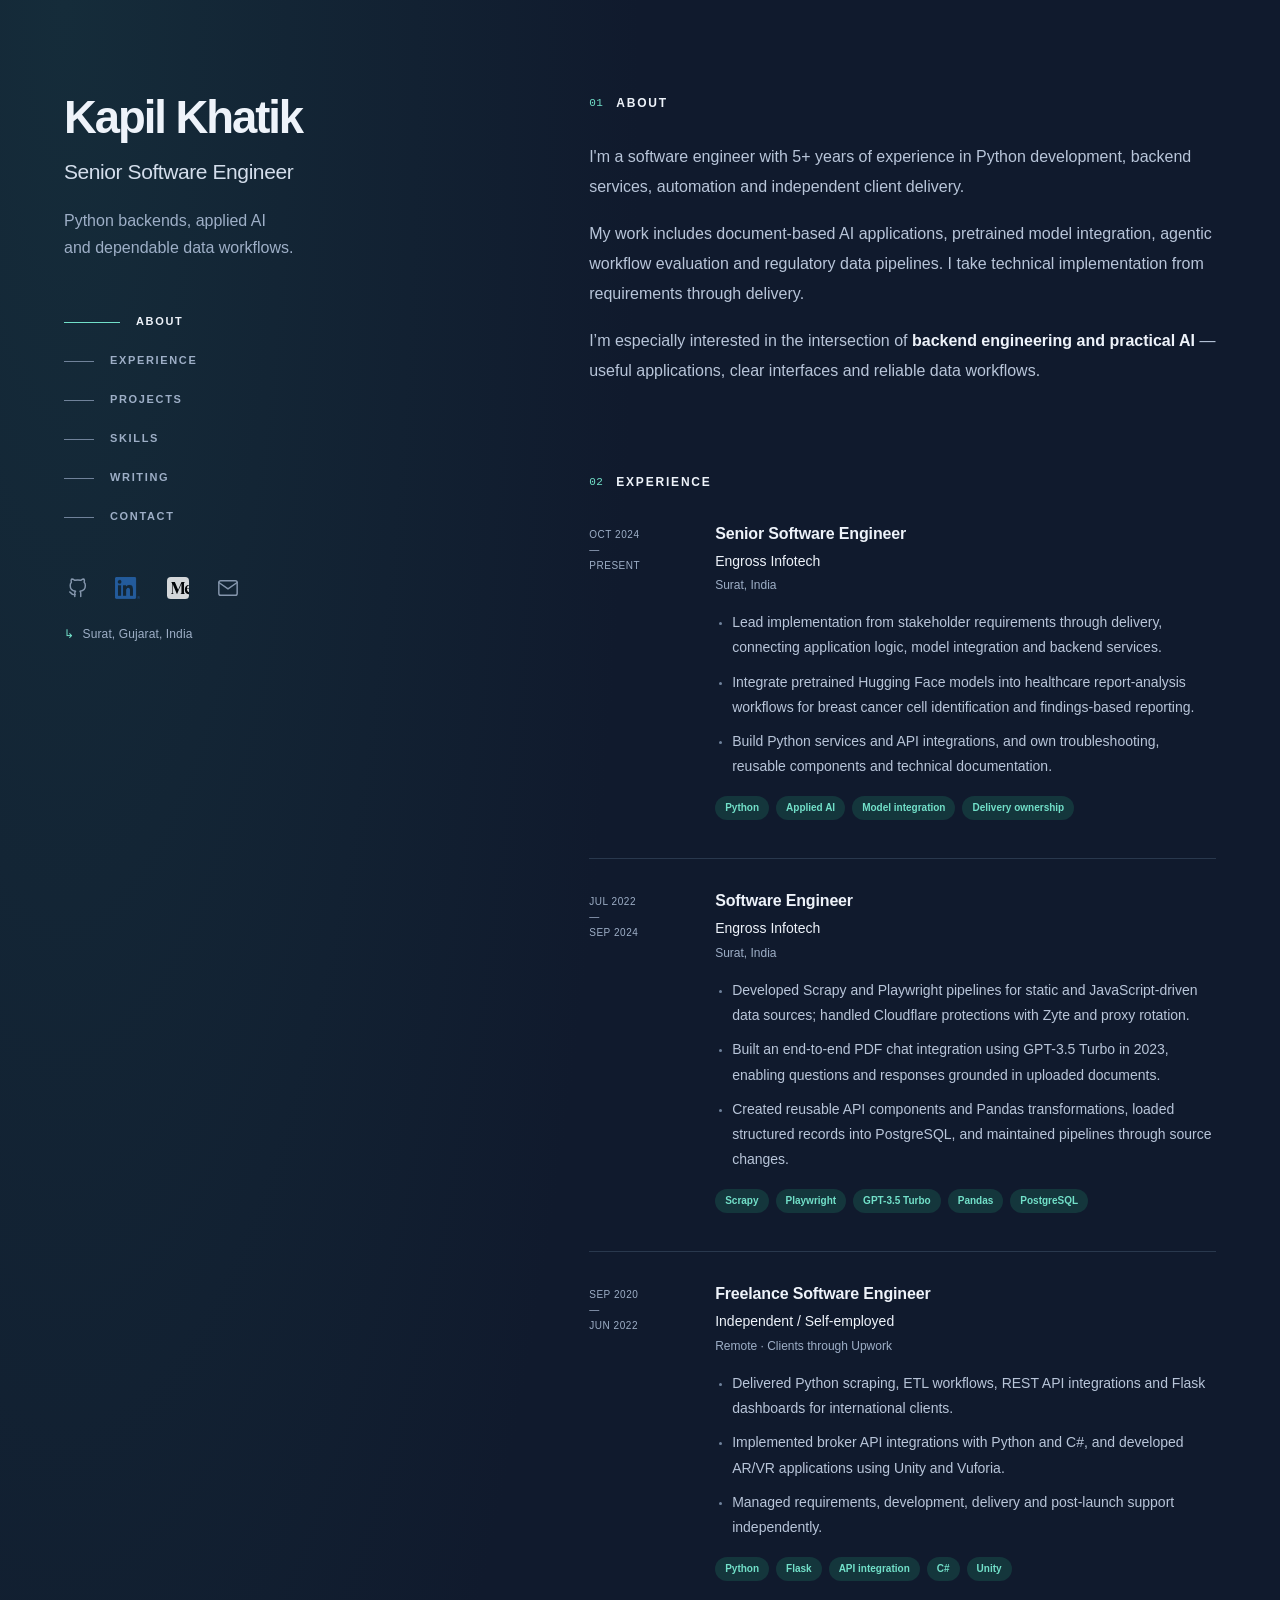
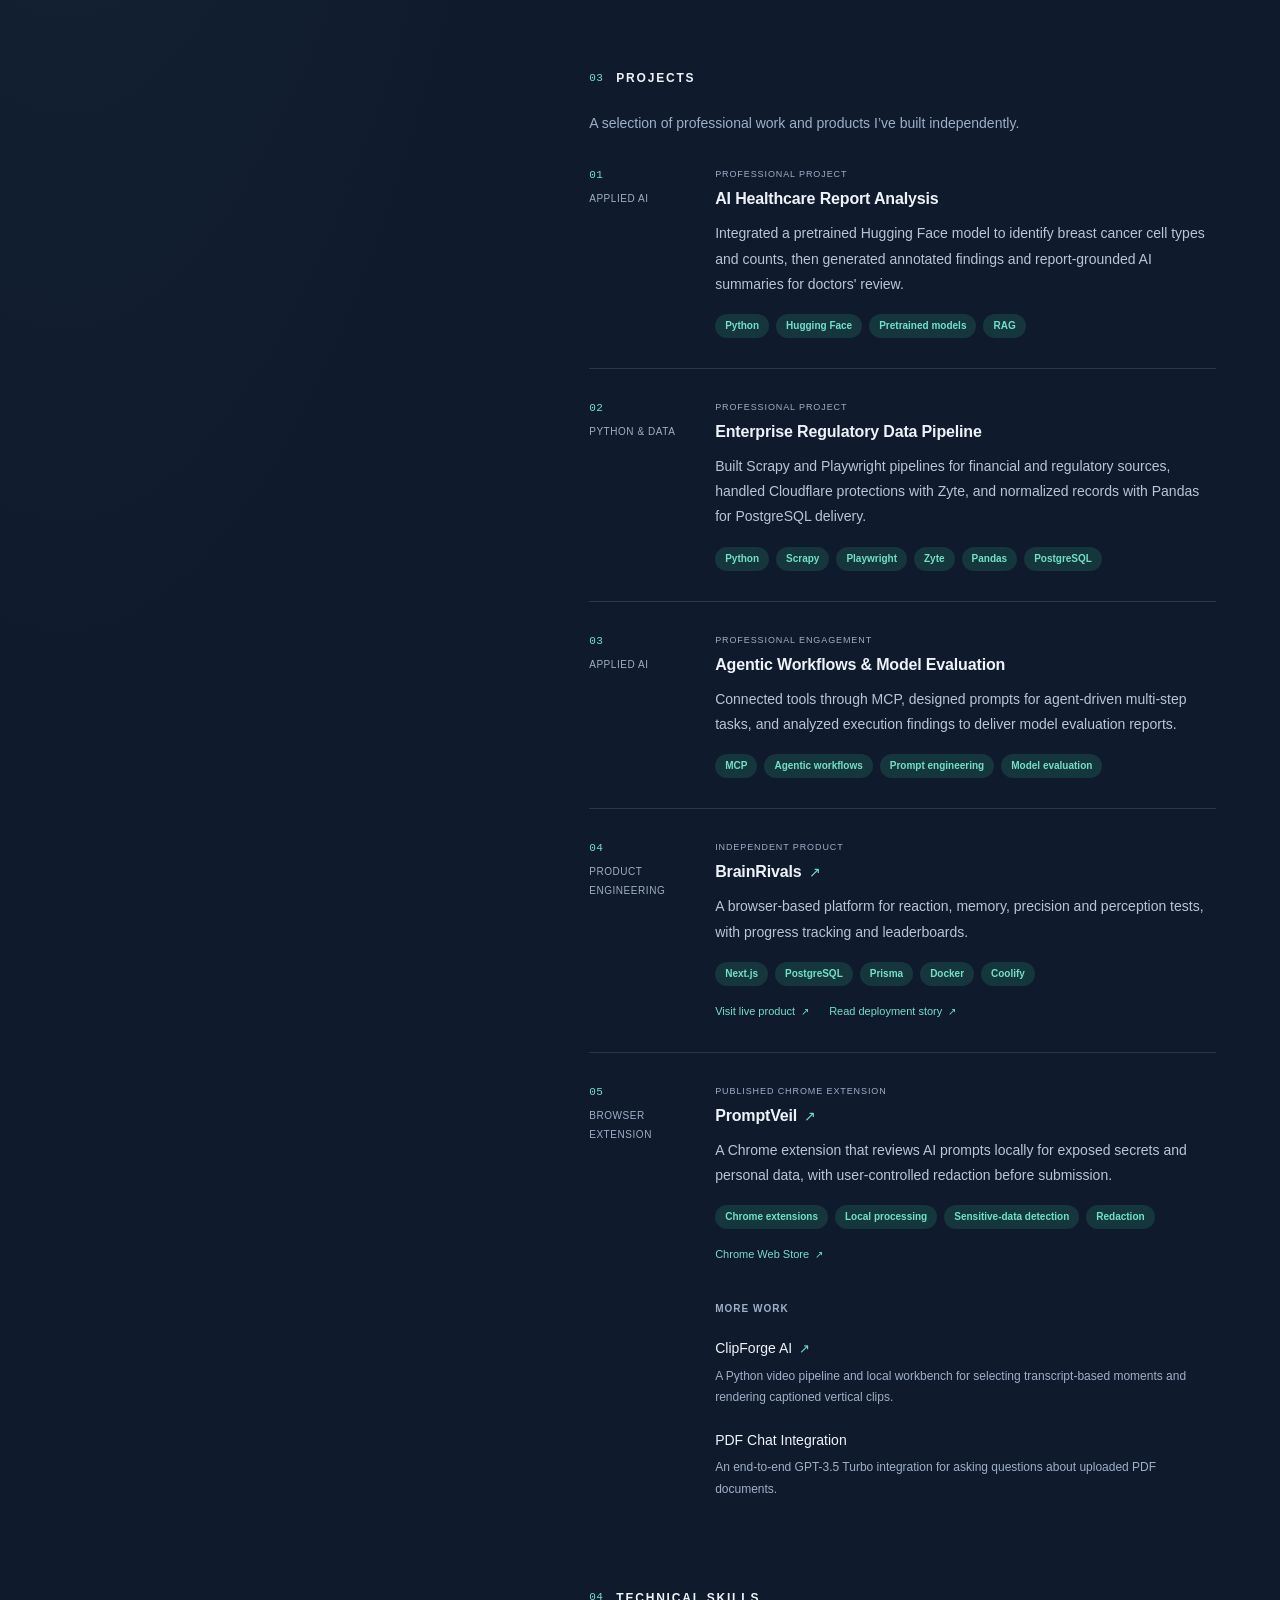
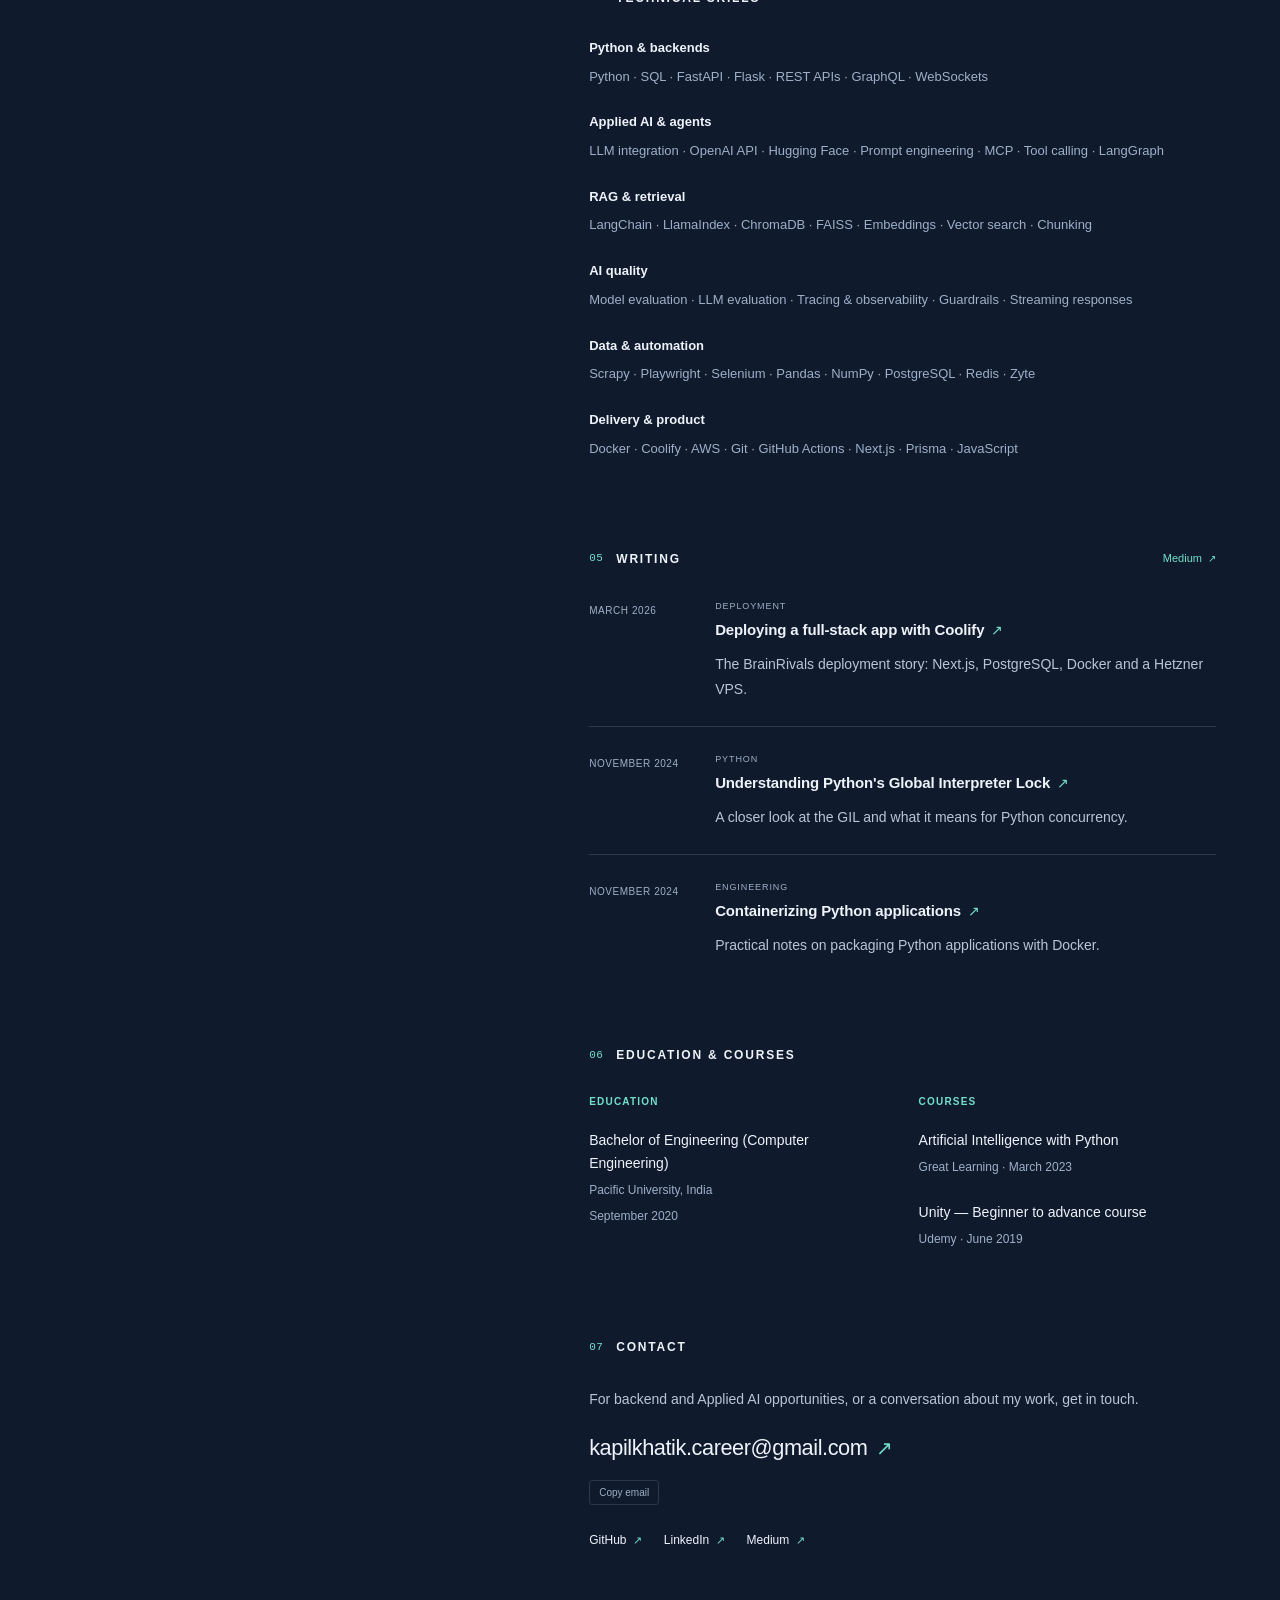
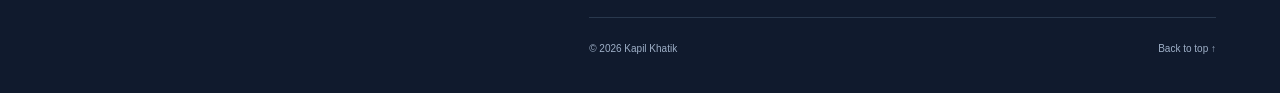
==== commit eb723afa: "Update portfolio contact email" ====
--- a/index.html
+++ b/index.html
@@ -17,7 +17,7 @@
 </head><body><a class="skip-link" href="#main">Skip to content</a><div class="page-shell"><header class="profile-panel">
     <div class="identity"><a href="/" class="identity-link"><h1>Kapil Khatik</h1></a><p class="profile-role">Senior Software Engineer</p><p class="profile-summary">Python backends, applied AI<br class="desktop-break"> and dependable data workflows.</p></div>
     <nav class="section-nav" aria-label="Main navigation"><a href="#about" data-section="about" aria-current="location"><span class="nav-rule" aria-hidden="true"></span><span>About</span></a><a href="#experience" data-section="experience"><span class="nav-rule" aria-hidden="true"></span><span>Experience</span></a><a href="#projects" data-section="projects"><span class="nav-rule" aria-hidden="true"></span><span>Projects</span></a><a href="#skills" data-section="skills"><span class="nav-rule" aria-hidden="true"></span><span>Skills</span></a><a href="#writing" data-section="writing"><span class="nav-rule" aria-hidden="true"></span><span>Writing</span></a><a href="#contact" data-section="contact"><span class="nav-rule" aria-hidden="true"></span><span>Contact</span></a></nav>
-    <div class="profile-bottom"><div class="social-links" aria-label="Professional profiles"><a href="https://github.com/kapilkhatik-dev" aria-label="GitHub — Kapil Khatik" title="GitHub"><svg width="22" height="22" viewBox="0 0 24 24" fill="none" stroke="currentColor" stroke-width="1.6" stroke-linecap="round" stroke-linejoin="round" aria-hidden="true"><path d="M9 19c-4.3 1.3-4.3-2.2-6-2.7m12 5v-3.4a3 3 0 0 0-.8-2.3c2.8-.3 5.8-1.4 5.8-6.3a4.9 4.9 0 0 0-1.3-3.5 4.5 4.5 0 0 0-.1-3.5s-1.1-.4-3.6 1.3a12.3 12.3 0 0 0-6.5 0C6 1.9 4.9 2.3 4.9 2.3a4.5 4.5 0 0 0-.1 3.5 4.9 4.9 0 0 0-1.3 3.5c0 4.9 3 6 5.8 6.3a3 3 0 0 0-.8 2.3v3.4"/></svg></a><a href="https://www.linkedin.com/in/kapil-khatik/" aria-label="LinkedIn — Kapil Khatik" title="LinkedIn"><img class="brand-icon linkedin-icon" src="/assets/linkedin-icon.png" width="22" height="22" alt="" aria-hidden="true"></a><a href="https://medium.com/@kapildevkhatik2" aria-label="Medium — Kapil Khatik" title="Medium"><img class="brand-icon medium-icon" src="/assets/medium-icon.svg" width="22" height="22" alt="" aria-hidden="true"></a><a href="mailto:kapildevkhatik@gmail.com" aria-label="Email — Kapil Khatik" title="Email"><svg width="22" height="22" viewBox="0 0 24 24" fill="none" stroke="currentColor" stroke-width="1.6" stroke-linecap="round" stroke-linejoin="round" aria-hidden="true"><rect x="2" y="4" width="20" height="16" rx="2"/><path d="m2 6 10 7L22 6"/></svg></a></div><p class="location"><span aria-hidden="true">↳</span> Surat, Gujarat, India</p></div>
+    <div class="profile-bottom"><div class="social-links" aria-label="Professional profiles"><a href="https://github.com/kapilkhatik-dev" aria-label="GitHub — Kapil Khatik" title="GitHub"><svg width="22" height="22" viewBox="0 0 24 24" fill="none" stroke="currentColor" stroke-width="1.6" stroke-linecap="round" stroke-linejoin="round" aria-hidden="true"><path d="M9 19c-4.3 1.3-4.3-2.2-6-2.7m12 5v-3.4a3 3 0 0 0-.8-2.3c2.8-.3 5.8-1.4 5.8-6.3a4.9 4.9 0 0 0-1.3-3.5 4.5 4.5 0 0 0-.1-3.5s-1.1-.4-3.6 1.3a12.3 12.3 0 0 0-6.5 0C6 1.9 4.9 2.3 4.9 2.3a4.5 4.5 0 0 0-.1 3.5 4.9 4.9 0 0 0-1.3 3.5c0 4.9 3 6 5.8 6.3a3 3 0 0 0-.8 2.3v3.4"/></svg></a><a href="https://www.linkedin.com/in/kapil-khatik/" aria-label="LinkedIn — Kapil Khatik" title="LinkedIn"><img class="brand-icon linkedin-icon" src="/assets/linkedin-icon.png" width="22" height="22" alt="" aria-hidden="true"></a><a href="https://medium.com/@kapildevkhatik2" aria-label="Medium — Kapil Khatik" title="Medium"><img class="brand-icon medium-icon" src="/assets/medium-icon.svg" width="22" height="22" alt="" aria-hidden="true"></a><a href="mailto:kapilkhatik.career@gmail.com" aria-label="Email — Kapil Khatik" title="Email"><svg width="22" height="22" viewBox="0 0 24 24" fill="none" stroke="currentColor" stroke-width="1.6" stroke-linecap="round" stroke-linejoin="round" aria-hidden="true"><rect x="2" y="4" width="20" height="16" rx="2"/><path d="m2 6 10 7L22 6"/></svg></a></div><p class="location"><span aria-hidden="true">↳</span> Surat, Gujarat, India</p></div>
   </header><div class="content-panel"><main id="main" class="portfolio-content">
   <section id="about" class="section about-section" aria-labelledby="about-title"><div class="section-heading"><h2 id="about-title"><span class="section-number" aria-hidden="true">01</span>About</h2></div><div class="about-copy"><p>I&#39;m a software engineer with 5+ years of experience in Python development, backend services, automation and independent client delivery.</p><p>My work includes document-based AI applications, pretrained model integration, agentic workflow evaluation and regulatory data pipelines. I take technical implementation from requirements through delivery.</p><p>I’m especially interested in the intersection of <strong>backend engineering and practical AI</strong> — useful applications, clear interfaces and reliable data workflows.</p></div></section>
   <section id="experience" class="section" aria-labelledby="experience-title"><div class="section-heading"><h2 id="experience-title"><span class="section-number" aria-hidden="true">02</span>Experience</h2></div><div class="experience-list"><article class="experience-record"><div class="record-label"><time datetime="2024-10">Oct 2024</time><span class="date-dash" aria-hidden="true">—</span><span>Present</span></div><div class="record-body"><h3>Senior Software Engineer</h3><p class="company-name">Engross Infotech</p><p class="record-location">Surat, India</p><ul class="bullets"><li>Lead implementation from stakeholder requirements through delivery, connecting application logic, model integration and backend services.</li><li>Integrate pretrained Hugging Face models into healthcare report-analysis workflows for breast cancer cell identification and findings-based reporting.</li><li>Build Python services and API integrations, and own troubleshooting, reusable components and technical documentation.</li></ul><ul class="tags" aria-label="Relevant technologies and responsibilities"><li>Python</li><li>Applied AI</li><li>Model integration</li><li>Delivery ownership</li></ul></div></article><article class="experience-record"><div class="record-label"><time datetime="2022-07">Jul 2022</time><span class="date-dash" aria-hidden="true">—</span><time datetime="2024-09">Sep 2024</time></div><div class="record-body"><h3>Software Engineer</h3><p class="company-name">Engross Infotech</p><p class="record-location">Surat, India</p><ul class="bullets"><li>Developed Scrapy and Playwright pipelines for static and JavaScript-driven data sources; handled Cloudflare protections with Zyte and proxy rotation.</li><li>Built an end-to-end PDF chat integration using GPT-3.5 Turbo in 2023, enabling questions and responses grounded in uploaded documents.</li><li>Created reusable API components and Pandas transformations, loaded structured records into PostgreSQL, and maintained pipelines through source changes.</li></ul><ul class="tags" aria-label="Relevant technologies and responsibilities"><li>Scrapy</li><li>Playwright</li><li>GPT-3.5 Turbo</li><li>Pandas</li><li>PostgreSQL</li></ul></div></article><article class="experience-record"><div class="record-label"><time datetime="2020-09">Sep 2020</time><span class="date-dash" aria-hidden="true">—</span><time datetime="2022-06">Jun 2022</time></div><div class="record-body"><h3>Freelance Software Engineer</h3><p class="company-name">Independent / Self-employed</p><p class="record-location">Remote · Clients through Upwork</p><ul class="bullets"><li>Delivered Python scraping, ETL workflows, REST API integrations and Flask dashboards for international clients.</li><li>Implemented broker API integrations with Python and C#, and developed AR/VR applications using Unity and Vuforia.</li><li>Managed requirements, development, delivery and post-launch support independently.</li></ul><ul class="tags" aria-label="Relevant technologies and responsibilities"><li>Python</li><li>Flask</li><li>API integration</li><li>C#</li><li>Unity</li></ul></div></article></div></section>
@@ -25,5 +25,5 @@
   <section id="skills" class="section" aria-labelledby="skills-title"><div class="section-heading"><h2 id="skills-title"><span class="section-number" aria-hidden="true">04</span>Technical skills</h2></div><dl class="skills-list"><div><dt>Python &amp; backends</dt><dd>Python · SQL · FastAPI · Flask · REST APIs · GraphQL · WebSockets</dd></div><div><dt>Applied AI &amp; agents</dt><dd>LLM integration · OpenAI API · Hugging Face · Prompt engineering · MCP · Tool calling · LangGraph</dd></div><div><dt>RAG &amp; retrieval</dt><dd>LangChain · LlamaIndex · ChromaDB · FAISS · Embeddings · Vector search · Chunking</dd></div><div><dt>AI quality</dt><dd>Model evaluation · LLM evaluation · Tracing &amp; observability · Guardrails · Streaming responses</dd></div><div><dt>Data &amp; automation</dt><dd>Scrapy · Playwright · Selenium · Pandas · NumPy · PostgreSQL · Redis · Zyte</dd></div><div><dt>Delivery &amp; product</dt><dd>Docker · Coolify · AWS · Git · GitHub Actions · Next.js · Prisma · JavaScript</dd></div></dl></section>
   <section id="writing" class="section" aria-labelledby="writing-title"><div class="section-heading"><h2 id="writing-title"><span class="section-number" aria-hidden="true">05</span>Writing</h2><a class="small-link" href="https://medium.com/@kapildevkhatik2">Medium <span aria-hidden="true" class="arrow">↗</span></a></div><div class="article-list"><article class="writing-record"><div class="record-label"><time datetime="2026-03-04">March 2026</time></div><div class="record-body"><p class="project-type">Deployment</p><h3><a href="https://medium.com/@kapildevkhatik2/escaping-paas-pricing-deploying-a-next-js-full-stack-app-on-hetzner-with-coolify-0e1024931c23" aria-label="Deploying a full-stack app with Coolify — read on Medium">Deploying a full-stack app with Coolify <span aria-hidden="true" class="arrow">↗</span></a></h3><p>The BrainRivals deployment story: Next.js, PostgreSQL, Docker and a Hetzner VPS.</p></div></article><article class="writing-record"><div class="record-label"><time datetime="2024-11-23">November 2024</time></div><div class="record-body"><p class="project-type">Python</p><h3><a href="https://medium.com/@kapildevkhatik2/understanding-pythons-global-interpreter-lock-gil-10444a514256" aria-label="Understanding Python&#39;s Global Interpreter Lock — read on Medium">Understanding Python&#39;s Global Interpreter Lock <span aria-hidden="true" class="arrow">↗</span></a></h3><p>A closer look at the GIL and what it means for Python concurrency.</p></div></article><article class="writing-record"><div class="record-label"><time datetime="2024-11-14">November 2024</time></div><div class="record-body"><p class="project-type">Engineering</p><h3><a href="https://medium.com/@kapildevkhatik2/python-and-docker-containerizing-python-applications-4e373977d9c8" aria-label="Containerizing Python applications — read on Medium">Containerizing Python applications <span aria-hidden="true" class="arrow">↗</span></a></h3><p>Practical notes on packaging Python applications with Docker.</p></div></article></div></section>
   <section id="education" class="section" aria-labelledby="education-title"><div class="section-heading"><h2 id="education-title"><span class="section-number" aria-hidden="true">06</span>Education & courses</h2></div><div class="background-columns"><div class="background-list" aria-labelledby="education-column-title"><h3 class="column-title" id="education-column-title">Education</h3><article><h4>Bachelor of Engineering (Computer Engineering)</h4><p>Pacific University, India</p><p><time datetime="2020-09">September 2020</time></p></article></div><div class="background-list" aria-labelledby="courses-column-title"><h3 class="column-title" id="courses-column-title">Courses</h3><article><h4>Artificial Intelligence with Python</h4><p>Great Learning <span aria-hidden="true">·</span> <time datetime="2023-03">March 2023</time></p></article><article><h4>Unity — Beginner to advance course</h4><p>Udemy <span aria-hidden="true">·</span> <time datetime="2019-06">June 2019</time></p></article></div></div></section>
-  <section id="contact" class="section contact-section" aria-labelledby="contact-title"><div class="section-heading"><h2 id="contact-title"><span class="section-number" aria-hidden="true">07</span>Contact</h2></div><p>For backend and Applied AI opportunities, or a conversation about my work, get in touch.</p><a class="email-link" href="mailto:kapildevkhatik@gmail.com">kapildevkhatik@gmail.com <span aria-hidden="true" class="arrow">↗</span></a><div class="copy-row"><button class="copy-email" type="button" data-email="kapildevkhatik@gmail.com" hidden>Copy email</button><span class="copy-status" role="status" aria-live="polite"></span></div><div class="contact-socials"><a href="https://github.com/kapilkhatik-dev">GitHub <span aria-hidden="true" class="arrow">↗</span></a><a href="https://www.linkedin.com/in/kapil-khatik/">LinkedIn <span aria-hidden="true" class="arrow">↗</span></a><a href="https://medium.com/@kapildevkhatik2">Medium <span aria-hidden="true" class="arrow">↗</span></a></div></section>
+  <section id="contact" class="section contact-section" aria-labelledby="contact-title"><div class="section-heading"><h2 id="contact-title"><span class="section-number" aria-hidden="true">07</span>Contact</h2></div><p>For backend and Applied AI opportunities, or a conversation about my work, get in touch.</p><a class="email-link" href="mailto:kapilkhatik.career@gmail.com">kapilkhatik.career@gmail.com <span aria-hidden="true" class="arrow">↗</span></a><div class="copy-row"><button class="copy-email" type="button" data-email="kapilkhatik.career@gmail.com" hidden>Copy email</button><span class="copy-status" role="status" aria-live="polite"></span></div><div class="contact-socials"><a href="https://github.com/kapilkhatik-dev">GitHub <span aria-hidden="true" class="arrow">↗</span></a><a href="https://www.linkedin.com/in/kapil-khatik/">LinkedIn <span aria-hidden="true" class="arrow">↗</span></a><a href="https://medium.com/@kapildevkhatik2">Medium <span aria-hidden="true" class="arrow">↗</span></a></div></section>
   </main><footer class="site-footer"><p>© 2026 Kapil Khatik</p><a href="#top">Back to top <span aria-hidden="true">↑</span></a></footer></div></div></body></html>
